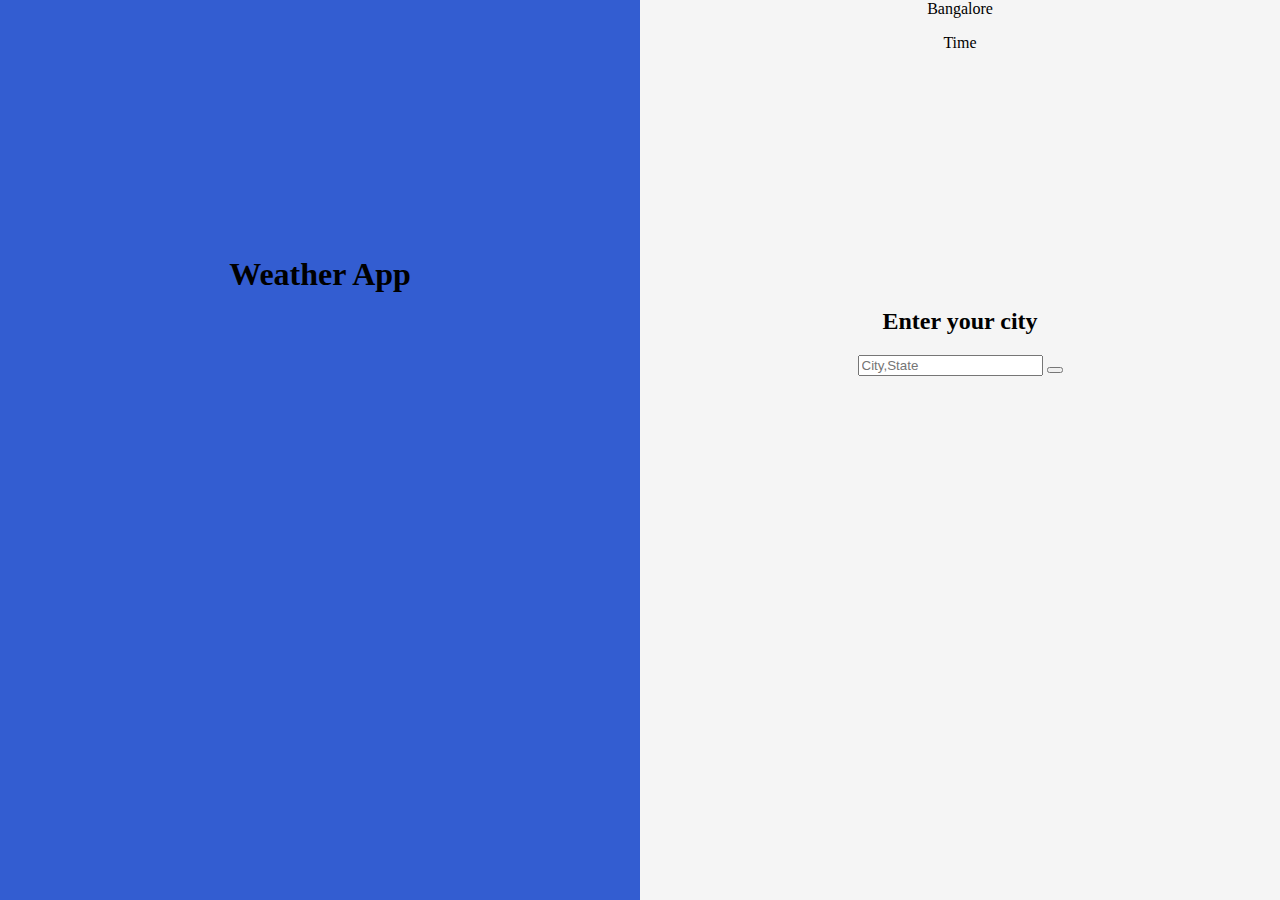
==== index.html @ c1320d89 "cities details added" ====
<!----A web application for finding the weather of a particular selected city 
      Author: Robin Hooda
      copyrights reserved
------>
<!DOCTYPE HTML>
<html>
  <head>
    <title>Weather App</title>
    <!-- <meta charset = "UTF-8" /> -->
    <!--For linking the css file to the main html part-->
    <link rel = "stylesheet" type = "text/css"href = "css/styles.css" />
    <!--For linking the javascript file to the main html part-->
    
  </head>
  <body>
       <div>
           <!--For left side part of webpage-->
             <div class="left">
            <!---   <div class="center-left">-->
                  <h1 class="center">Weather App</h1> 
               </div>
        </div>
           <!--For right side part of webpage-->
        <div class="right">
                Bangalore
               <div onchange="dateTime()">
              <!-- ? <h2><span id="demo "></span></h2> -->
              <p id="demo">Time</p>
               </div>
                
                    <h2 class="center">Enter your city</h2>
                     <input type = "text" list = "myCity" name="myCity" placeholder="City,State"> 
                         <datalist id = "myCity">
                        <option value = "Bangalore">
                        <option value = "Hyderabad">
                        <option value = "Mumbai">
                        <option value = "Pune">
                        <option value = "New Delhi">
                        <option value = "Gurugram"> 
                        <option value = "New Delhi">
                        <option value = "Patna">
                        <option value="Coimbatore"> 
                        <option value="Jaipur">
                        <option value="Mysore">
                        </datalist>
                        <button id="button1" type="submit" 
                        onclick="process(document.getElementById('in').value)">
                        </button>
                      
           </div>
      </div>
  </body>
  <script type="text/javascript" src="javascript/js_weather.js"></script>
</html>
---- css/styles.css ----
/* Css file to give styles in the Weather app
   Author: Robin Hooda
   copyrights reserved
*/
body{
    font-family: "open Sans" ;
    margin: 0px;
}
.left{

        background-color: rgb(51, 93, 209) ;
        width: 50%;
        height: 100vh;
        float:left;
        text-align: center;
        top: 30vh;
        justify-content: center;
        
    }

.right{
        
        background-color:whitesmoke;
        width: 50%;
        height: 100vh;
        float: left;
        text-align: center;
        
        

}
.center{ margin-top: 40%
     
}
/* .white{
    color: white;
} */
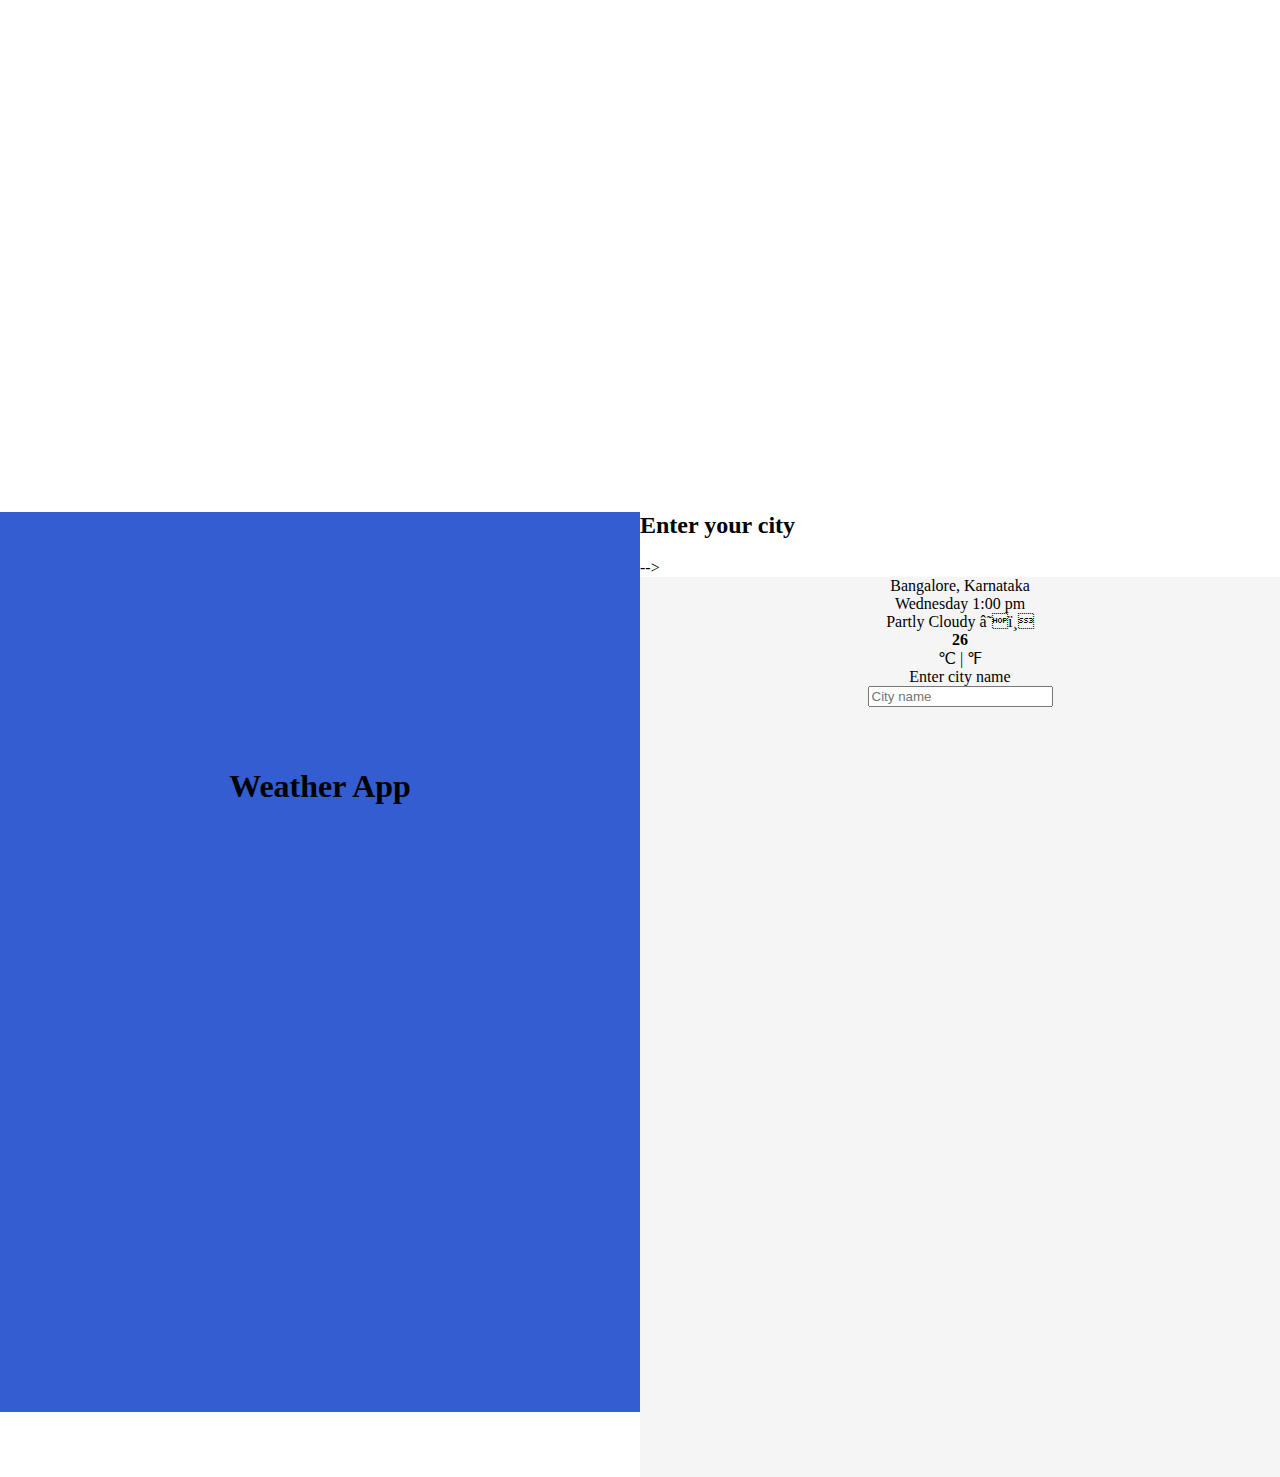
==== commit 83a5cbb1: "default value of location and temp added" ====
--- a/index.html
+++ b/index.html
@@ -20,15 +20,27 @@
                   <h1 class="center">Weather App</h1> 
                </div>
         </div>
-           <!--For right side part of webpage-->
-        <div class="right">
-                Bangalore
-               <div onchange="dateTime()">
-              <!-- ? <h2><span id="demo "></span></h2> -->
-              <p id="demo">Time</p>
-               </div>
-                
-                    <h2 class="center">Enter your city</h2>
+         
+                    <h2 class="center">Enter your city</h2> -->
+              <div class="right">
+                  <div class="cityName">Bangalore, Karnataka</div>
+                  <div class="details">
+                        <div class="date">Wednesday 1:00 pm</div>
+                        <div class="condition">Partly Cloudy ☁️ </div>
+                  </div>
+                  <div class="report">
+                      <div><b class="degree">26</b></div> <span>
+                          <span class="celsius" onclick="changeToCelsius()">&#8451;</span> 
+                          <span class="or">|</span> 
+                          <span class="farenheit" onclick="changeToFarenheit()"> &#8457;
+                          </span></span>
+                    </div>
+                <div class="inputDetails">
+                    <div class="placeholder">Enter city name</div>
+                    <div class="input">
+                        <input id="in" type="text" name="city" placeholder="City name" 
+                        list="datalist">
+                        <datalist id="datalist">
                      <input type = "text" list = "myCity" name="myCity" placeholder="City,State"> 
                          <datalist id = "myCity">
                         <option value = "Bangalore">
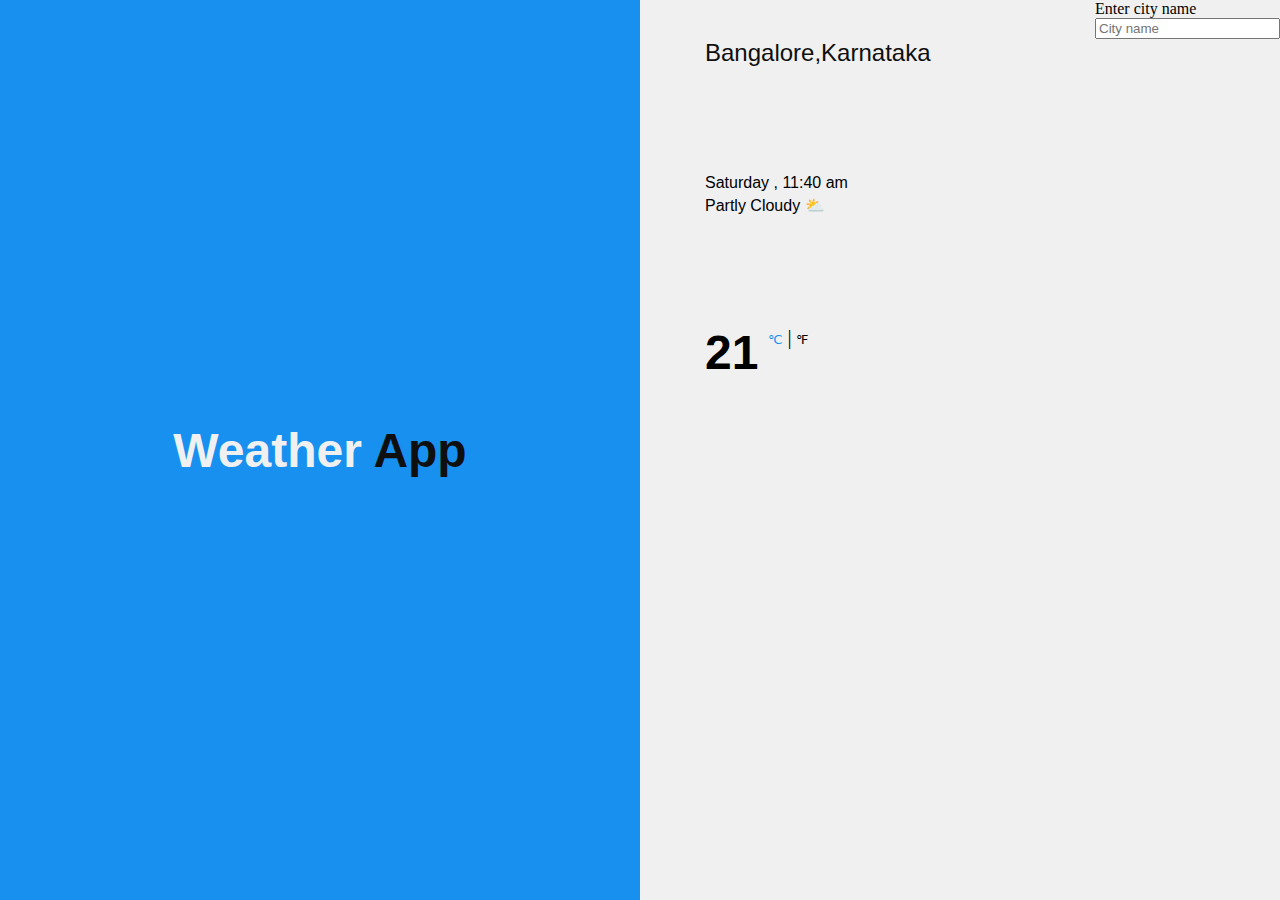
==== commit ac6f8489: "changes imade for including temp conversion and city selection" ====
--- a/index.html
+++ b/index.html
@@ -1,66 +1,75 @@
-<!----A web application for finding the weather of a particular selected city 
-      Author: Robin Hooda
-      copyrights reserved
------->
-<!DOCTYPE HTML>
+<!--    Project Name   : Weather App
+        Languages Used : HTML5, CSS3, Javascript
+        Author         : Robin Hooda
+        Description    : A web application for showing the weather for any 
+                        particular location and option to change the Temperature
+                        from celcius to frahenhiet and vice-versa. -->
+
 <html>
-  <head>
-    <title>Weather App</title>
-    <!-- <meta charset = "UTF-8" /> -->
-    <!--For linking the css file to the main html part-->
-    <link rel = "stylesheet" type = "text/css"href = "css/styles.css" />
-    <!--For linking the javascript file to the main html part-->
-    
-  </head>
-  <body>
-       <div>
-           <!--For left side part of webpage-->
-             <div class="left">
-            <!---   <div class="center-left">-->
-                  <h1 class="center">Weather App</h1> 
-               </div>
+    <head>
+        <meta charset="UTF-8">
+        <meta name="Weather App" content="Cities,Weather,Celcius,Temperature"/>
+        <link rel="stylesheet" href="css/styles.css">
+        <title>
+            Weather-App Using JS
+        </title>
+    </head>
+    <body>
+    <div class="main">
+        <div class="title">
+            <h1> Weather <span>App</span></h1>
         </div>
-         
-                    <h2 class="center">Enter your city</h2> -->
-              <div class="right">
-                  <div class="cityName">Bangalore, Karnataka</div>
-                  <div class="details">
-                        <div class="date">Wednesday 1:00 pm</div>
-                        <div class="condition">Partly Cloudy ☁️ </div>
-                  </div>
-                  <div class="report">
-                      <div><b class="degree">26</b></div> <span>
-                          <span class="celsius" onclick="changeToCelsius()">&#8451;</span> 
-                          <span class="or">|</span> 
-                          <span class="farenheit" onclick="changeToFarenheit()"> &#8457;
-                          </span></span>
-                    </div>
-                <div class="inputDetails">
+        <div class = "container">
+        <div class="left">
+                  
+        </div>
+        <div class="content">
+            <div class="cityname">Bangalore,Karnataka</div>     
+            <div class="details">
+                 <div class="date">Saturday , 11:40 am</div>
+                 <div class="condition">Partly Cloudy ⛅</div>   
+            </div>
+            <div class="report">
+                    <div><b class="degree">21</b></div> 
+                    <span>
+                        <span class="celsius" onclick="changeToCelsius()">&#8451;</span> 
+                        <span class="or">|</span> 
+                        <span class="farenheit" onclick="changeToFarenheit()"> &#8457;</span>
+                    </span>
+            </div>
+        </div>
+            <div class="inputDetails">
                     <div class="placeholder">Enter city name</div>
                     <div class="input">
                         <input id="in" type="text" name="city" placeholder="City name" 
                         list="datalist">
-                        <datalist id="datalist">
-                     <input type = "text" list = "myCity" name="myCity" placeholder="City,State"> 
-                         <datalist id = "myCity">
-                        <option value = "Bangalore">
-                        <option value = "Hyderabad">
-                        <option value = "Mumbai">
-                        <option value = "Pune">
-                        <option value = "New Delhi">
-                        <option value = "Gurugram"> 
-                        <option value = "New Delhi">
-                        <option value = "Patna">
-                        <option value="Coimbatore"> 
-                        <option value="Jaipur">
-                        <option value="Mysore">
-                        </datalist>
+                        <datalist id="datalist"> 
+                            <option value="Noida"></option> 
+                            <option value="Bangalore"></option> 
+                            <option value="Chennai"></option> 
+                            <option value="Coimbatore"></option> 
+                            <option value="Jaipur"></option> 
+                            <option value="Mysore"></option> 
+                            <option value="Alleppey"></option> 
+                            <option value="Mumbai"></option> 
+                            <option value="Panaji"></option> 
+                            <option value="Amaravati"></option> 
+                            <option value="Gurugram"></option> 
+                            <option value="Patna"></option> 
+                            <option value="Madurai"></option>      
+                            <!-- This data list will be edited through javascript     -->
+                        </datalist> 
                         <button id="button1" type="submit" 
                         onclick="process(document.getElementById('in').value)">
                         </button>
-                      
-           </div>
-      </div>
-  </body>
-  <script type="text/javascript" src="javascript/js_weather.js"></script>
+                    </div>
+                </div>
+                </div>
+                <div class="right">
+                  
+                </div>
+            </div>
+        </div>
+        <script src="javascript/javascript.js" type="text/javascript"></script>
+    </body>
 </html>--- a/css/styles.css
+++ b/css/styles.css
@@ -1,37 +1,110 @@
-/* Css file to give styles in the Weather app
-   Author: Robin Hooda
-   copyrights reserved
-*/
 body{
-    font-family: "open Sans" ;
-    margin: 0px;
+    margin: 0;
 }
-.left{
+.main{
+    display: grid;
+    grid-template-columns: 1fr 1fr; 
+    grid-template-rows: 100vh;
+    width: 100%;
+}
+.title{
+    display: flex;
+    align-items: center;
+    justify-content: center;
+    background-color: #1890f0;
+}
+.container{
+    background-color: #f0f0f0;
+    display: grid;
+    grid-template-columns: 0.5fr 3fr 0.5fr;
+}
 
-        background-color: rgb(51, 93, 209) ;
-        width: 50%;
-        height: 100vh;
-        float:left;
-        text-align: center;
-        top: 30vh;
-        justify-content: center;
-        
-    }
+.title h1{
+    color: #f0f0f0;
+    font-size: 3em;
+    font-family: sans-serif;
+}
 
-.right{
-        
-        background-color:whitesmoke;
-        width: 50%;
-        height: 100vh;
-        float: left;
-        text-align: center;
-        
-        
+.title h1 span{
+    color: #0f0f0f;
+}
 
+.container .content{
+    display: grid;
+    grid-template-rows: 1fr 1fr 1fr 1fr;
 }
-.center{ margin-top: 40%
-     
+
+.container .content .cityName{
+    color: 	#0f0f0f;
+    font-size: 1.5em;
+    font-family: sans-serif;
+    margin-top: 10%;
 }
-/* .white{
-    color: white;
-} */+
+.container .content .details
+{
+    margin-top: -13%;
+    font-family: sans-serif;
+}
+
+.container .content .details .condition{
+    margin-top : 1%;
+    display: grid;
+    grid-template-columns : 1fr 1fr;
+}
+
+.container .content .report{
+ margin-top: -32%;
+ display: flex;
+}
+
+.container .content .report .degree{
+    font-size: 3em;
+    font-family: sans-serif;
+    margin-right: 10px;
+}
+
+.container .content .report .celsius{
+    margin-top: 1%;
+    font-size: .8em;
+    color:#1890f0;
+}
+
+.container .content .report .or{
+    margin-top: 1%;
+    font-size: 1.3em;
+    font-style : bold;
+}
+
+.container .content .report .farenheit{
+    margin-top: 1%;
+    font-size: .8em;
+}
+
+.container .content .inputDetails
+{
+    font-family: sans-serif;
+    margin-top: -35%;
+}
+
+.container .content .inputDetails .placeholder{
+    font-size: .8em;
+    font-family: sans-serif;
+}
+
+.container .content .inputDetails .input
+{
+margin-top : 2%;    
+}
+
+.container .content .inputDetails input
+{
+width: 75%;
+height: 30px;
+font-size: 1em; 
+color: #a8a8a8;   
+}
+
+button{
+    visibility: hidden;  
+}
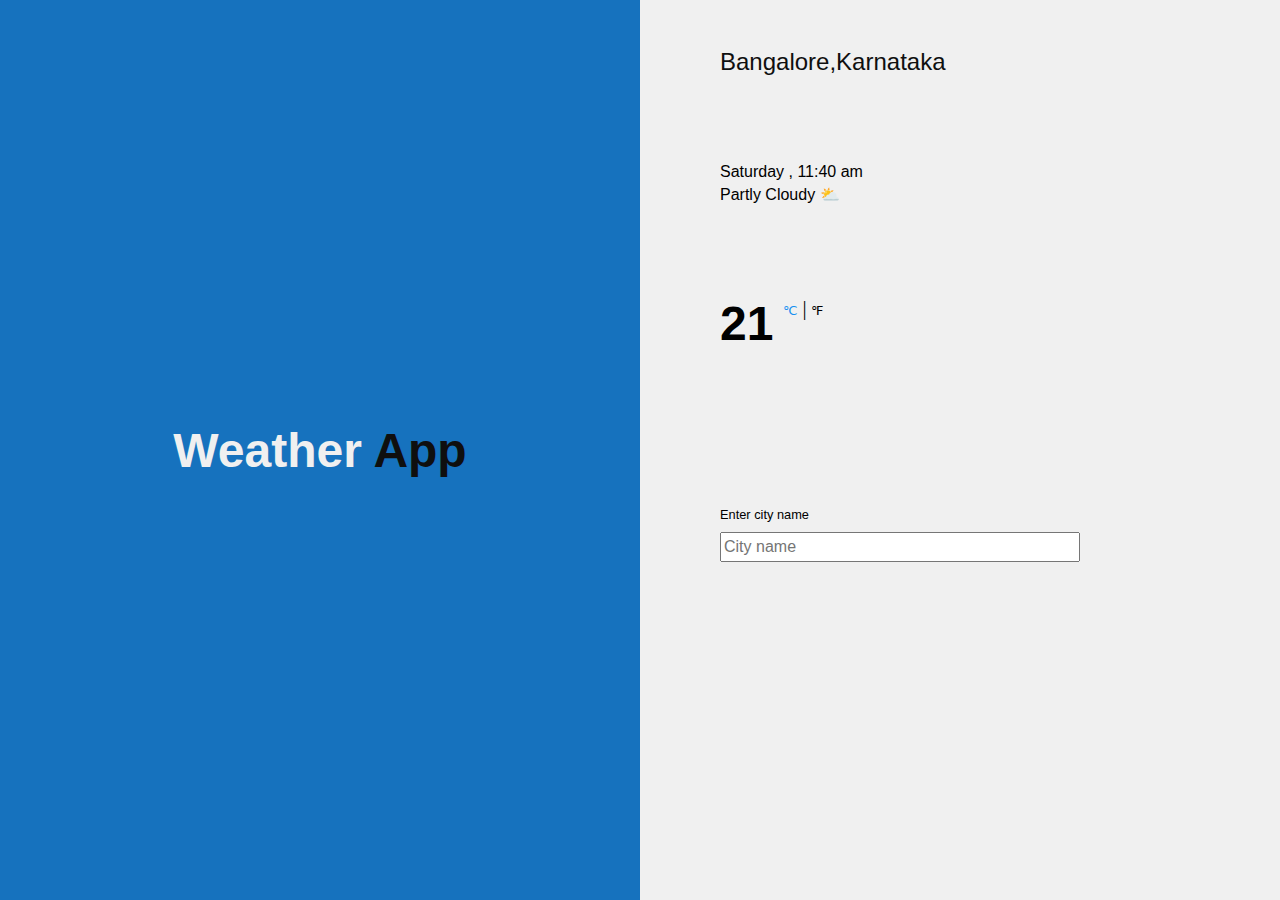
==== commit c475154f: "changes made in div" ====
--- a/index.html
+++ b/index.html
@@ -3,7 +3,8 @@
         Author         : Robin Hooda
         Description    : A web application for showing the weather for any 
                         particular location and option to change the Temperature
-                        from celcius to frahenhiet and vice-versa. -->
+                        from celcius to frahenhiet and vice-versa. 
+        Link           : https://github.com/robinhooda/Weather_App-->
 
 <html>
     <head>
@@ -37,12 +38,12 @@
                         <span class="farenheit" onclick="changeToFarenheit()"> &#8457;</span>
                     </span>
             </div>
-        </div>
+        
             <div class="inputDetails">
                     <div class="placeholder">Enter city name</div>
                     <div class="input">
                         <input id="in" type="text" name="city" placeholder="City name" 
-                        list="datalist">
+                        list="datalist" >
                         <datalist id="datalist"> 
                             <option value="Noida"></option> 
                             <option value="Bangalore"></option> 
@@ -70,6 +71,6 @@
                 </div>
             </div>
         </div>
-        <script src="javascript/javascript.js" type="text/javascript"></script>
+        <script src="javascript/js_weather.js" type="text/javascript"></script>
     </body>
 </html>--- a/css/styles.css
+++ b/css/styles.css
@@ -11,7 +11,7 @@
     display: flex;
     align-items: center;
     justify-content: center;
-    background-color: #1890f0;
+    background-color: #1672be;
 }
 .container{
     background-color: #f0f0f0;
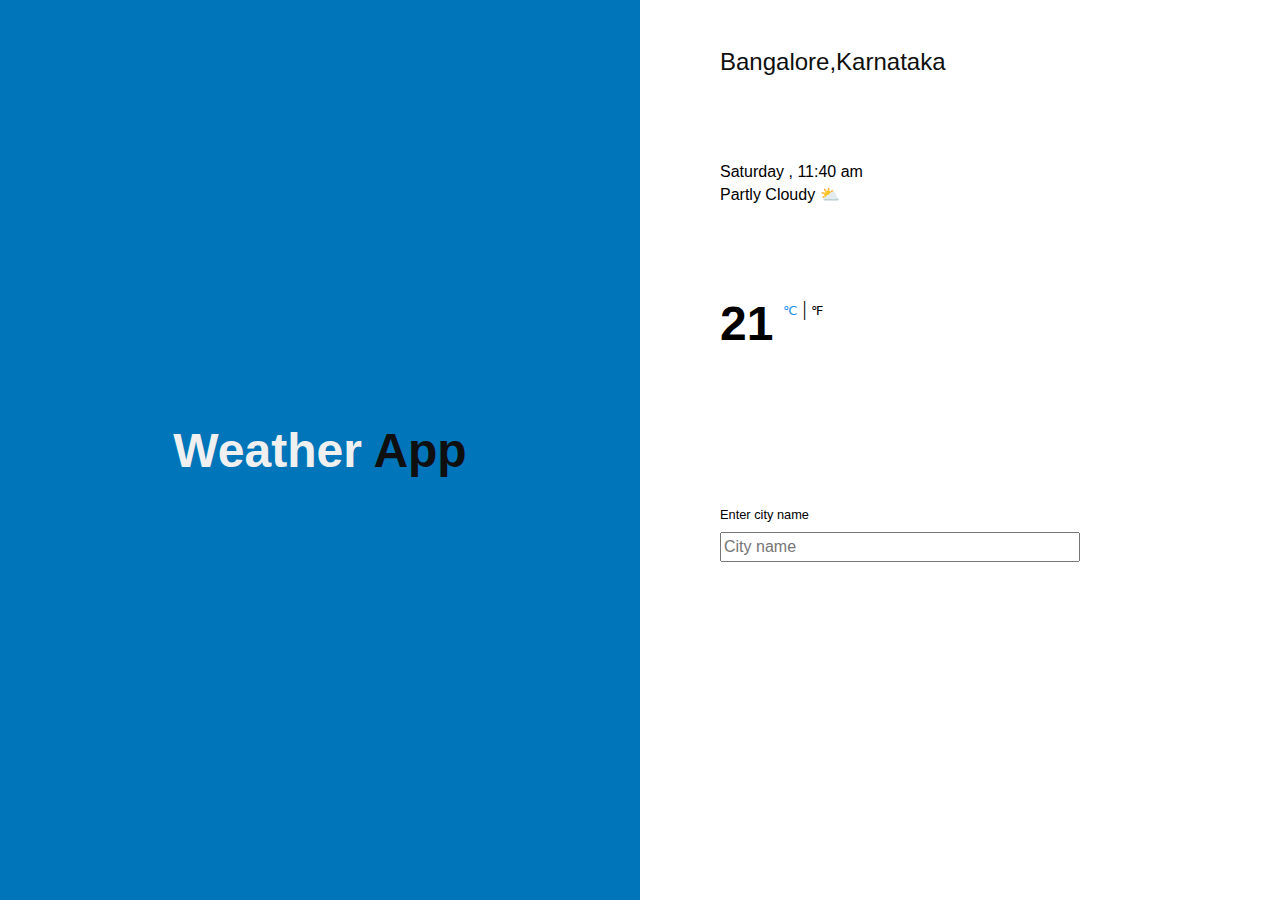
==== commit 6e9b3525: "Refactored file structure" ====
--- a/index.html
+++ b/index.html
@@ -10,6 +10,7 @@
     <head>
         <meta charset="UTF-8">
         <meta name="Weather App" content="Cities,Weather,Celcius,Temperature"/>
+        <meta name="Author" content="Robin Hooda"/>
         <link rel="stylesheet" href="css/styles.css">
         <title>
             Weather-App Using JS
@@ -25,17 +26,17 @@
                   
         </div>
         <div class="content">
-            <div class="cityname">Bangalore,Karnataka</div>     
+            <div class="cityName">Bangalore,Karnataka</div>     
             <div class="details">
                  <div class="date">Saturday , 11:40 am</div>
-                 <div class="condition">Partly Cloudy ⛅</div>   
+                 <div class="weather">Partly Cloudy ⛅</div>   
             </div>
             <div class="report">
                     <div><b class="degree">21</b></div> 
                     <span>
                         <span class="celsius" onclick="changeToCelsius()">&#8451;</span> 
                         <span class="or">|</span> 
-                        <span class="farenheit" onclick="changeToFarenheit()"> &#8457;</span>
+                        <span class="farenheit" onclick="changeToFarenheit()"id="ChangeColor"> &#8457;</span>
                     </span>
             </div>
         
@@ -45,23 +46,17 @@
                         <input id="in" type="text" name="city" placeholder="City name" 
                         list="datalist" >
                         <datalist id="datalist"> 
-                            <option value="Noida"></option> 
                             <option value="Bangalore"></option> 
                             <option value="Chennai"></option> 
-                            <option value="Coimbatore"></option> 
+                            <option value="Chandigarh"></option> 
                             <option value="Jaipur"></option> 
-                            <option value="Mysore"></option> 
-                            <option value="Alleppey"></option> 
-                            <option value="Mumbai"></option> 
-                            <option value="Panaji"></option> 
-                            <option value="Amaravati"></option> 
+                            <option value="Mumbai"></option>
                             <option value="Gurugram"></option> 
                             <option value="Patna"></option> 
-                            <option value="Madurai"></option>      
-                            <!-- This data list will be edited through javascript     -->
+                           
                         </datalist> 
                         <button id="button1" type="submit" 
-                        onclick="process(document.getElementById('in').value)">
+                        onclick="information(document.getElementById('in').value)">
                         </button>
                     </div>
                 </div>
@@ -71,6 +66,6 @@
                 </div>
             </div>
         </div>
-        <script src="javascript/js_weather.js" type="text/javascript"></script>
+        <script src="index.js" type="text/javascript"></script>
     </body>
 </html>--- a/css/styles.css
+++ b/css/styles.css
@@ -1,3 +1,12 @@
+/*  Css file for weather App
+    Project Name   : Weather App
+    Author         : Robin Hooda 
+    Link           : https://github.com/robinhooda/Weather_App
+ */
+:root{
+        --color-1:#0175B9;
+        --color-2:rgb(255, 255, 255);
+}
 body{
     margin: 0;
 }
@@ -11,10 +20,10 @@
     display: flex;
     align-items: center;
     justify-content: center;
-    background-color: #1672be;
+    background-color: var(--color-1);
 }
 .container{
-    background-color: #f0f0f0;
+    background-color: var(--color-2);
     display: grid;
     grid-template-columns: 0.5fr 3fr 0.5fr;
 }
@@ -47,7 +56,7 @@
     font-family: sans-serif;
 }
 
-.container .content .details .condition{
+.container .content .details .weather{
     margin-top : 1%;
     display: grid;
     grid-template-columns : 1fr 1fr;
@@ -68,6 +77,9 @@
     margin-top: 1%;
     font-size: .8em;
     color:#1890f0;
+    cursor: pointer;
+    
+   
 }
 
 .container .content .report .or{
@@ -79,8 +91,13 @@
 .container .content .report .farenheit{
     margin-top: 1%;
     font-size: .8em;
+    cursor: pointer;
 }
 
+#ColorChange:hover{
+    opacity: 5;
+    color:inherit;
+}
 .container .content .inputDetails
 {
     font-family: sans-serif;
